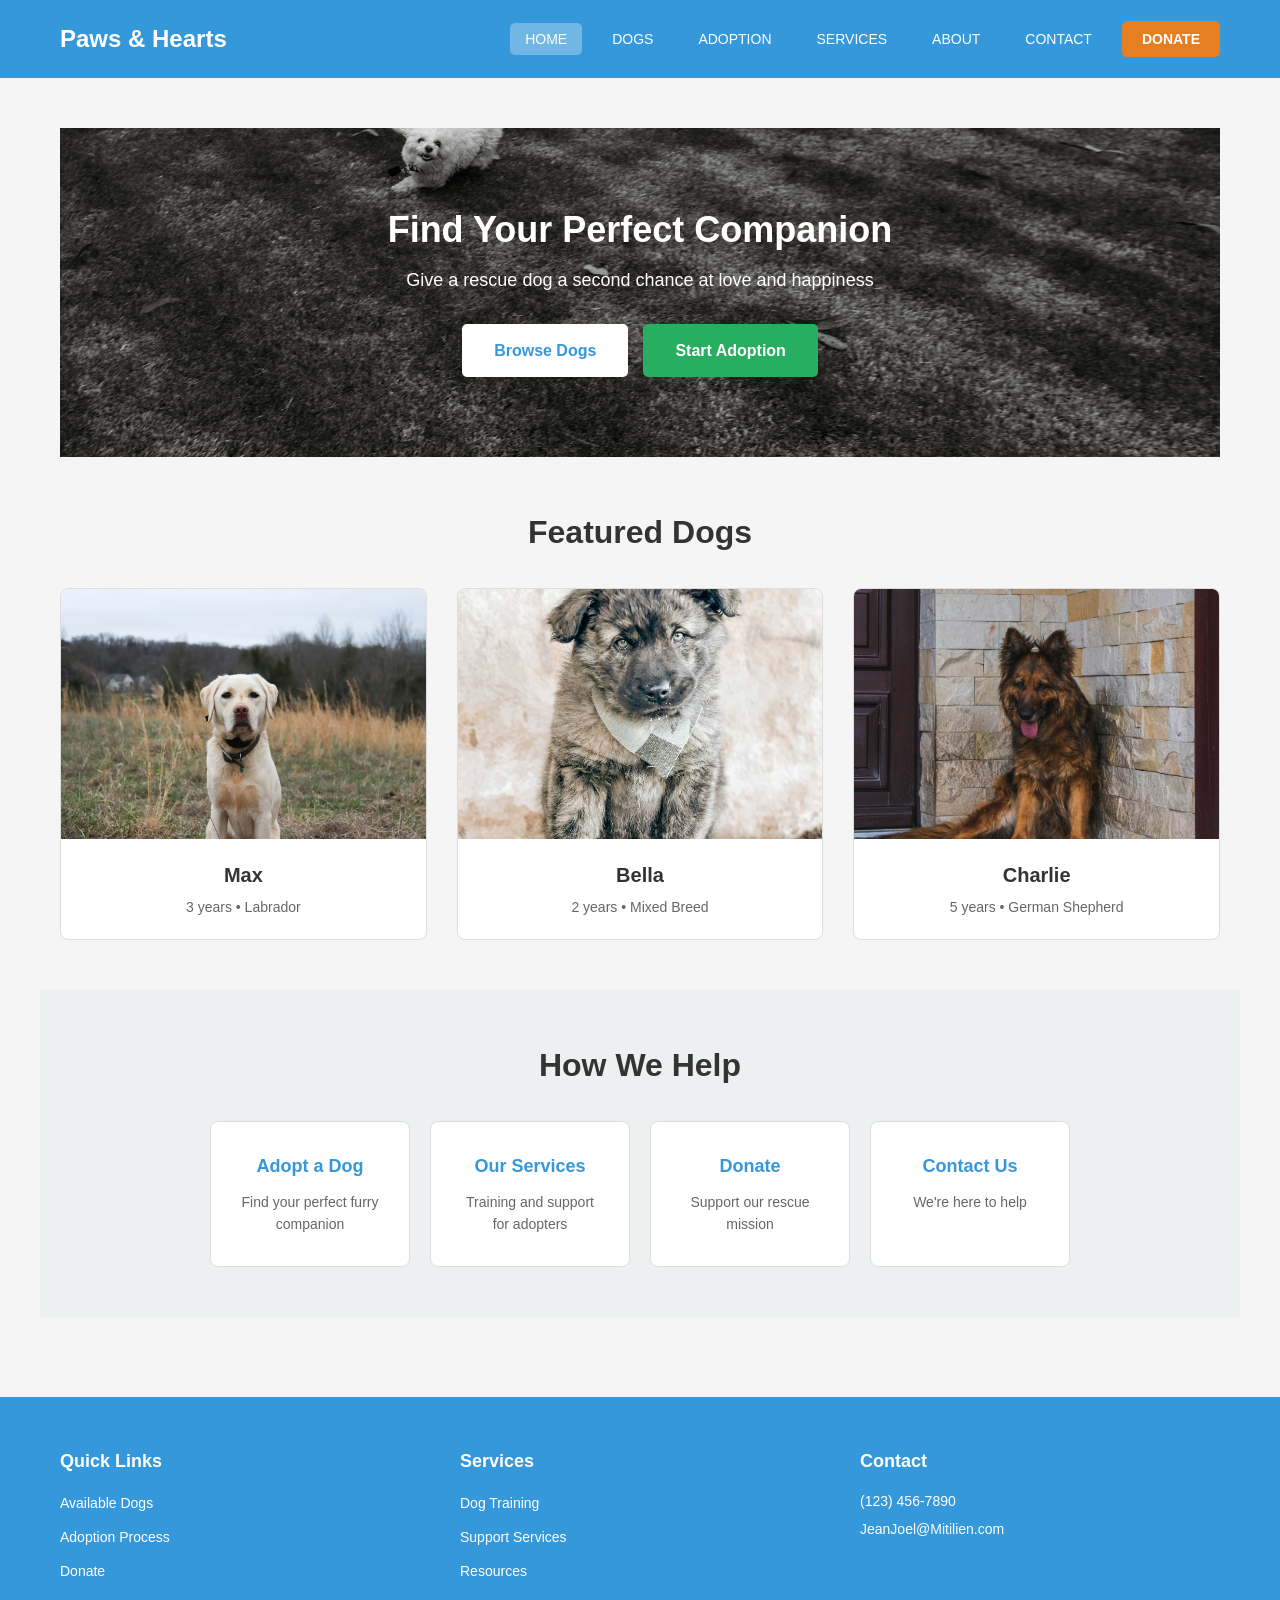
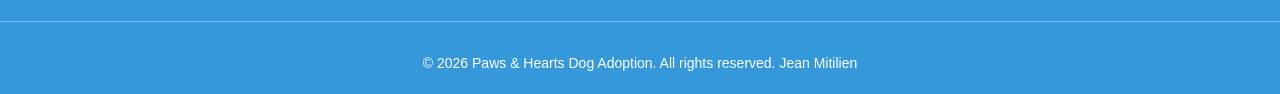
==== index.html @ 227ba3fe "second deliverable" ====
<!DOCTYPE html>
<html lang="en">
<head>
    <meta charset="UTF-8">
    <meta name="viewport" content="width=device-width, initial-scale=1.0">
    <meta name="description" content="Paws & Hearts Dog Adoption - Find your perfect companion and give a rescue dog a second chance at love">
    <title>Home - Paws & Hearts Dog Adoption</title>
    <link rel="stylesheet" href="css/styles.css">
</head>
<body>
    <header>
        <div class="header-container">
            <div class="logo">
                <h1>Paws &amp; Hearts</h1>
            </div>
            <nav>
                <ul>
                    <li><a href="index.html" class="active">HOME</a></li>
                    <li><a href="dogs.html">DOGS</a></li>
                    <li><a href="#adoption">ADOPTION</a></li>
                    <li><a href="#services">SERVICES</a></li>
                    <li><a href="#about">ABOUT</a></li>
                    <li><a href="#contact">CONTACT</a></li>
                    <li><a href="#donate" class="donate-btn">DONATE</a></li>
                </ul>
            </nav>
        </div>
    </header>

    <main>
        <section class="hero">
            <div class="hero-content">
                <h2>Find Your Perfect Companion</h2>
                <p>Give a rescue dog a second chance at love and happiness</p>
                <div class="hero-buttons">
                    <a href="dogs.html" class="btn btn-primary">Browse Dogs</a>
                    <a href="#adoption" class="btn btn-secondary">Start Adoption</a>
                </div>
            </div>
        </section>

        <section class="featured-dogs">
            <h2>Featured Dogs</h2>
            <div class="dog-grid">
                <article class="dog-card">
                    <div class="dog-image">
                        <img src="images/max.jpg" alt="Max - a friendly Labrador Retriever">
                    </div>
                    <div class="dog-info">
                        <h3>Max</h3>
                        <p>3 years • Labrador</p>
                    </div>
                </article>

                <article class="dog-card">
                    <div class="dog-image">
                        <img src="images/bella.jpg" alt="Bella - a sweet mixed breed dog">
                    </div>
                    <div class="dog-info">
                        <h3>Bella</h3>
                        <p>2 years • Mixed Breed</p>
                    </div>
                </article>

                <article class="dog-card">
                    <div class="dog-image">
                        <img src="images/charlie.jpg" alt="Charlie - a loyal German Shepherd">
                    </div>
                    <div class="dog-info">
                        <h3>Charlie</h3>
                        <p>5 years • German Shepherd</p>
                    </div>
                </article>
            </div>
        </section>

        <section class="how-we-help">
            <h2>How We Help</h2>
            <div class="info-boxes">
                <article class="info-box">
                    <h3>Adopt a Dog</h3>
                    <p>Find your perfect furry companion</p>
                </article>

                <article class="info-box">
                    <h3>Our Services</h3>
                    <p>Training and support for adopters</p>
                </article>

                <article class="info-box">
                    <h3>Donate</h3>
                    <p>Support our rescue mission</p>
                </article>

                <article class="info-box">
                    <h3>Contact Us</h3>
                    <p>We're here to help</p>
                </article>
            </div>
        </section>
    </main>

    <footer>
        <div class="footer-container">
            
            <div class="footer-column">
                <h4>Quick Links</h4>
                <ul>
                    <li><a href="dogs.html">Available Dogs</a></li>
                    <li><a href="#adoption">Adoption Process</a></li>
                    <li><a href="#donate">Donate</a></li>
                </ul>
            </div>

            
            <div class="footer-column">
                <h4>Services</h4>
                <ul>
                    <li><a href="#services">Dog Training</a></li>
                    <li><a href="#services">Support Services</a></li>
                    <li><a href="#services">Resources</a></li>
                </ul>
            </div>

            
            <div class="footer-column">
                <h4>Contact</h4>
                <p>(123) 456-7890</p>
                <p><a href="JeanJoel@Mitilien.com">JeanJoel@Mitilien.com</a></p>
            </div>
        </div>
        <div class="footer-bottom">
            <p>&copy; 2026 Paws &amp; Hearts Dog Adoption. All rights reserved. Jean Mitilien</p>
        </div>
    </footer>
</body>
</html>
---- css/styles.css ----
* {
    margin: 0;
    padding: 0;
    box-sizing: border-box;
}

body {
    font-family: Arial, sans-serif;
    color: #333;
    background-color: #f5f5f5;
    line-height: 1.6;
}

img {
    max-width: 100%;
    height: auto;
}

a {
    text-decoration: none;
    color: inherit;
}

ul {
    list-style: none;
}


/* ======= HEADER ========== */

header {
    background-color: #3498db;
    padding: 20px 0;
}

.header-container {
    max-width: 1200px;
    margin: 0 auto;
    padding: 0 20px;
    display: flex;
    justify-content: space-between;
    align-items: center;
}

.logo h1 {
    color: white;
    font-size: 24px;
}

nav ul {
    display: flex;
    gap: 15px;
    align-items: center;
}

nav a {
    color: white;
    padding: 8px 15px;
    border-radius: 5px;
    font-size: 14px;
    white-space: nowrap;
}

nav a:hover {
    background-color: rgba(255, 255, 255, 0.2);
}

nav a.active {
    background-color: rgba(255, 255, 255, 0.3);
}

.donate-btn {
    background-color: #e67e22 !important;
    font-weight: bold;
    padding: 10px 20px !important;
}

.donate-btn:hover {
    background-color: #d35400 !important;
}


/* ============HERO SECTION =========== */

.hero {
    background-color: #3498db;
    background-image: url('../images/hero-bg.jpg');
    background-size: cover;
    background-position: center;
    padding: 80px 20px;
    text-align: center;
}

.hero-content {
    max-width: 800px;
    margin: 0 auto;
}

.hero h2 {
    color: white;
    font-size: 36px;
    margin-bottom: 15px;
    line-height: 1.2;
}

.hero p {
    color: white;
    font-size: 18px;
    margin-bottom: 30px;
    line-height: 1.5;
}

.hero-buttons {
    display: flex;
    gap: 15px;
    justify-content: center;
    flex-wrap: wrap;
}


/* ========== BUTTONS =========== */

.btn {
    padding: 12px 30px;
    border-radius: 5px;
    font-weight: bold;
    cursor: pointer;
    display: inline-block;
    text-align: center;
    min-width: 150px;
}

.btn-primary {
    background-color: white;
    color: #3498db;
    border: 2px solid white;
}

.btn-primary:hover {
    background-color: #ecf0f1;
}

.btn-secondary {
    background-color: #27ae60;
    color: white;
    border: 2px solid #27ae60;
}

.btn-secondary:hover {
    background-color: #229954;
}

.btn-search {
    background-color: #3498db;
    color: white;
    border: none;
}

.btn-search:hover {
    background-color: #2980b9;
}


/* ====== MAIN CONTENT AREA =========== */

main {
    max-width: 1200px;
    margin: 0 auto;
    padding: 0 20px;
}

section {
    margin: 50px 0;
}

section h2 {
    text-align: center;
    font-size: 32px;
    margin-bottom: 30px;
    color: #333;
}


/* ============== DOG CARDS============== */

.dog-grid,
.dogs-grid {
    display: flex;
    flex-wrap: wrap;
    gap: 30px;
    justify-content: center;
}

.dog-card {
    background-color: white;
    border: 1px solid #ddd;
    border-radius: 8px;
    overflow: hidden;
    flex: 0 1 calc(33.333% - 20px);
    min-width: 280px;
}

.dog-card:hover {
    box-shadow: 0 4px 8px rgba(0, 0, 0, 0.1);
}

.dog-image {
    width: 100%;
    height: 250px;
    background-color: #e0e0e0;
}

.dog-image img {
    width: 100%;
    height: 100%;
    object-fit: cover;
}

.dog-info {
    padding: 20px;
    text-align: center;
}

.dog-info h3 {
    font-size: 20px;
    margin-bottom: 5px;
    color: #333;
}

.dog-info p {
    color: #666;
    font-size: 14px;
}


/* ========== INFO BOXES =============== */

.how-we-help {
    background-color: #ecf0f1;
    padding: 50px 20px;
    margin: 50px -20px;
}

.info-boxes {
    display: flex;
    gap: 20px;
    justify-content: center;
    flex-wrap: wrap;
}

.info-box {
    background-color: white;
    border: 1px solid #ddd;
    padding: 30px;
    text-align: center;
    width: 200px;
    border-radius: 8px;
}

.info-box:hover {
    box-shadow: 0 4px 8px rgba(0, 0, 0, 0.1);
}

.info-box h3 {
    font-size: 18px;
    margin-bottom: 10px;
    color: #3498db;
}

.info-box p {
    color: #666;
    font-size: 14px;
}


/* ========= PAGE TITLE ============ */

.page-title {
    background-color: #3498db;
    padding: 50px 20px;
    /* margin: 0 20px 50px -20px; */
    text-align: center;
}

.page-title h2 {
    color: white;
    margin: 0;
}


/* ======== SEARCH & FILTERS============== */

.search-filter {
    background-color: white;
    border: 1px solid #ddd;
    padding: 30px;
    border-radius: 8px;
    margin-bottom: 50px;
}

.search-container {
    display: flex;
    gap: 10px;
    margin-bottom: 20px;
}

.search-box {
    flex: 1;
    padding: 12px;
    border: 1px solid #ddd;
    border-radius: 5px;
    font-size: 16px;
}

.search-box:focus {
    outline: none;
    border-color: #3498db;
}

.filter-container {
    display: flex;
    gap: 10px;
}

.filter-select {
    flex: 1;
    padding: 12px;
    border: 1px solid #ddd;
    border-radius: 5px;
    font-size: 16px;
    background-color: #f9f9f9;
}

.filter-select:focus {
    outline: none;
    border-color: #3498db;
}


/* ======= PAGINATION ================ */

.pagination {
    display: flex;
    justify-content: center;
    gap: 10px;
    margin: 50px 0;
}

.page-link {
    padding: 8px 16px;
    border: 1px solid #ddd;
    border-radius: 5px;
    color: #333;
}

.page-link:hover {
    background-color: #ecf0f1;
}

.page-link.active {
    background-color: #3498db;
    color: white;
    border-color: #3498db;
}


/* ====== FOOTER================== */

footer {
    background-color: #3498db;
    color: white;
    padding: 50px 0 20px;
    margin-top: 80px;
}

.footer-container {
    max-width: 1200px;
    margin: 0 auto;
    padding: 0 20px;
    display: flex;
    justify-content: space-between;
    gap: 40px;
}

.footer-column {
    flex: 1;
}

.footer-column h4 {
    font-size: 18px;
    margin-bottom: 15px;
}

.footer-column li {
    margin-bottom: 8px;
}

.footer-column a {
    color: white;
    font-size: 14px;
}

.footer-column a:hover {
    text-decoration: underline;
}

.footer-column p {
    font-size: 14px;
    margin-bottom: 5px;
}

.footer-bottom {
    text-align: center;
    padding-top: 30px;
    margin-top: 30px;
    border-top: 1px solid rgba(255, 255, 255, 0.3);
}

.footer-bottom p {
    font-size: 14px;
}


/* Mobile phones */
@media screen and (max-width: 768px) {
    
    .header-container {
        flex-direction: column;
        gap: 15px;
        text-align: center;
    }
    
    .logo h1 {
        font-size: 20px;
    }
    
    nav ul {
        flex-wrap: wrap;
        justify-content: center;
        gap: 8px;
    }
    
    nav a {
        padding: 10px 12px;
        font-size: 13px;
    }
    
    .donate-btn {
        display: block;
        width: 100%;
        max-width: 200px;
        text-align: center;
    }
    
    .hero {
        padding: 50px 15px;
    }
    
    .hero h2 {
        font-size: 24px;
    }
    
    .hero p {
        font-size: 16px;
    }
    
    main {
        padding: 0 15px;
    }
    
    section h2 {
        font-size: 26px;
    }
    
    .hero-buttons {
        flex-direction: column;
        width: 100%;
    }
    
    .btn {
        width: 100%;
    }
    
    .dog-card {
        flex: 0 1 100%;
        min-width: 100%;
    }
    
    .info-boxes {
        gap: 15px;
    }
    
    .info-box {
        width: 100%;
    }
    
    .search-filter {
        padding: 20px 15px;
    }
    
    .search-container,
    .filter-container {
        flex-direction: column;
    }
    
    .search-box,
    .filter-select {
        width: 100%;
    }
    
    .pagination {
        flex-wrap: wrap;
        gap: 5px;
    }
    
    .page-link {
        padding: 8px 12px;
        font-size: 14px;
    }
    
    .footer-container {
        flex-direction: column;
        gap: 30px;
        text-align: center;
    }
}

/* Tablets */
@media screen and (min-width: 769px) and (max-width: 1024px) {
    
    nav ul {
        gap: 10px;
    }
    
    nav a {
        padding: 8px 12px;
        font-size: 13px;
    }
    
    .dog-card {
        flex: 0 1 calc(50% - 15px);
        min-width: 280px;
    }
}

/* Large screens */
@media screen and (min-width: 1400px) {
    
    .header-container,
    main,
    .footer-container {
        max-width: 1400px;
    }
}
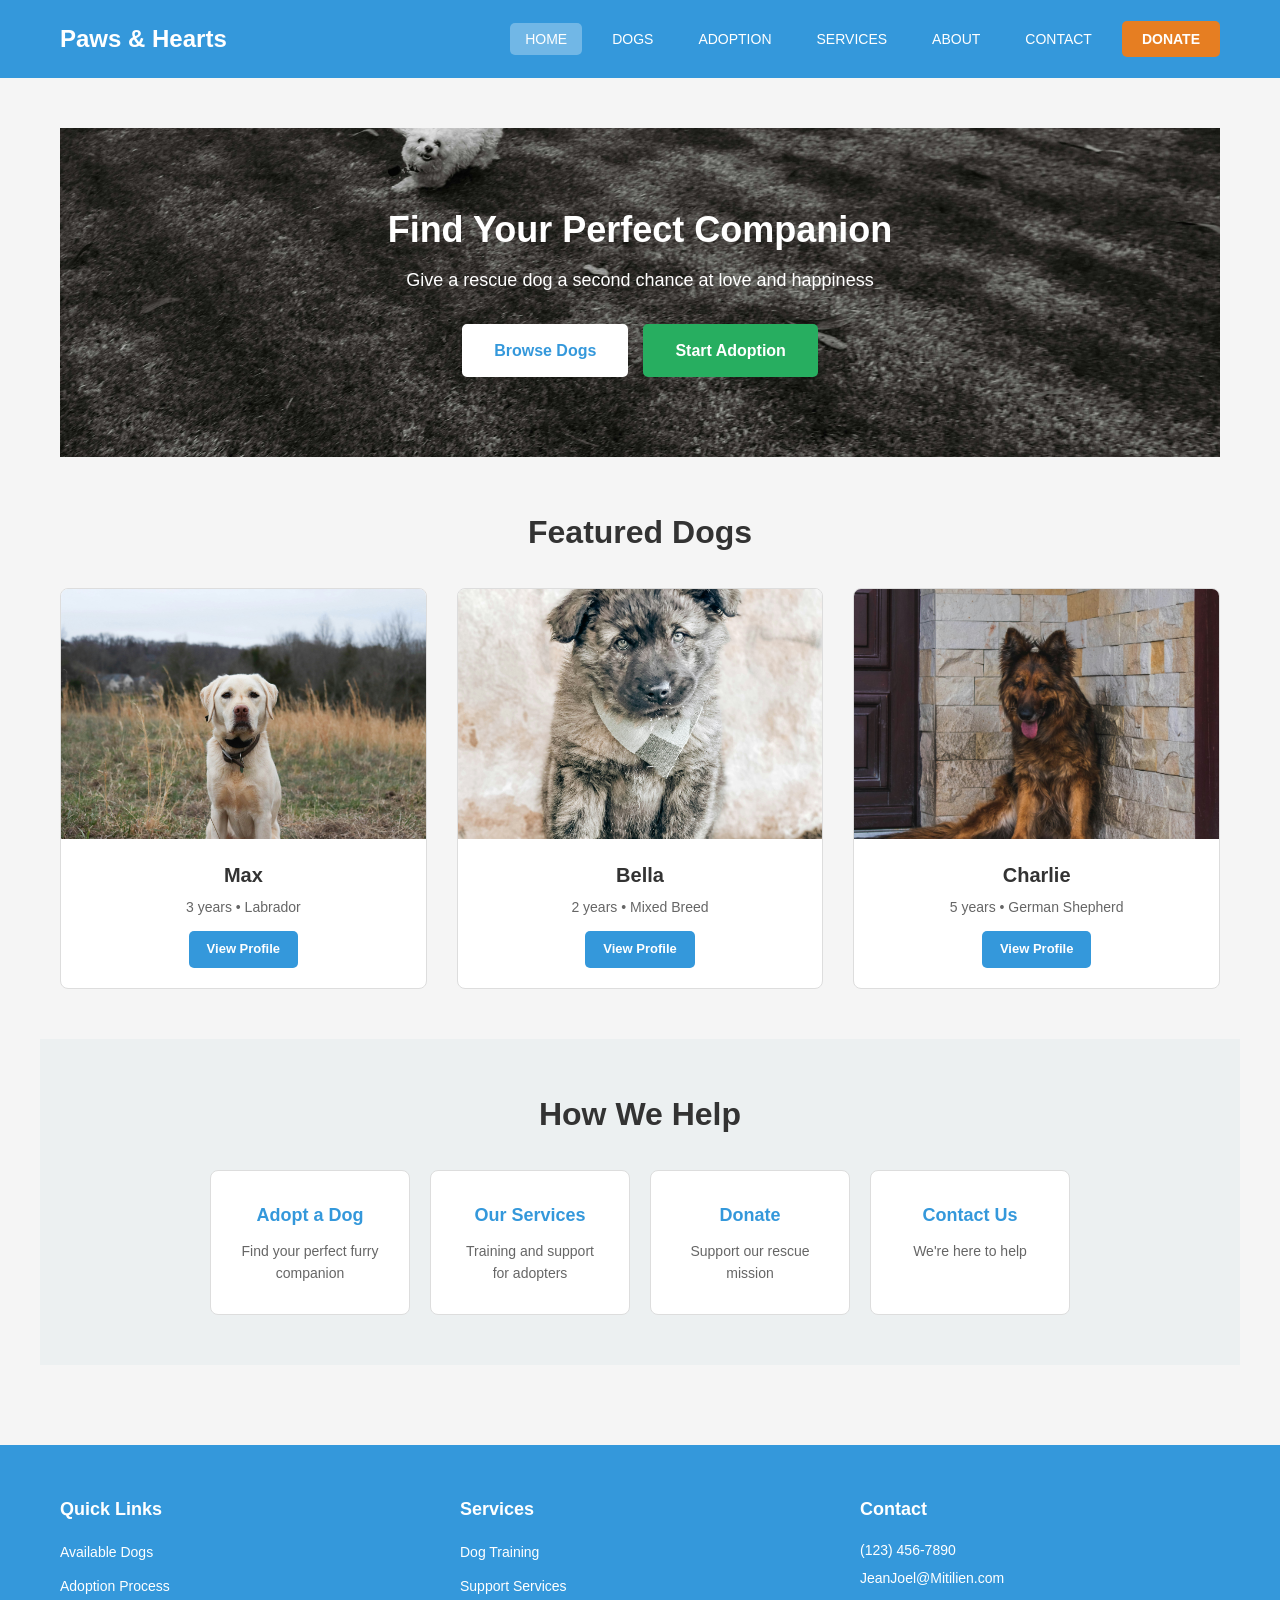
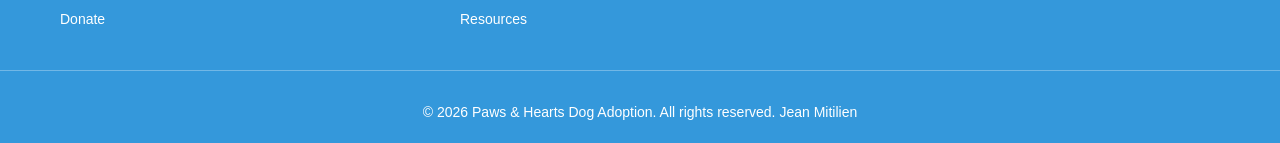
==== commit 88d4bff3: "Final deliverable" ====
--- a/index.html
+++ b/index.html
@@ -17,11 +17,11 @@
                 <ul>
                     <li><a href="index.html" class="active">HOME</a></li>
                     <li><a href="dogs.html">DOGS</a></li>
-                    <li><a href="#adoption">ADOPTION</a></li>
-                    <li><a href="#services">SERVICES</a></li>
-                    <li><a href="#about">ABOUT</a></li>
-                    <li><a href="#contact">CONTACT</a></li>
-                    <li><a href="#donate" class="donate-btn">DONATE</a></li>
+                    <li><a href="adoption.html">ADOPTION</a></li>
+                    <li><a href="services.html">SERVICES</a></li>
+                    <li><a href="about.html">ABOUT</a></li>
+                    <li><a href="contact.html">CONTACT</a></li>
+                    <li><a href="donate.html" class="donate-btn">DONATE</a></li>
                 </ul>
             </nav>
         </div>
@@ -34,7 +34,7 @@
                 <p>Give a rescue dog a second chance at love and happiness</p>
                 <div class="hero-buttons">
                     <a href="dogs.html" class="btn btn-primary">Browse Dogs</a>
-                    <a href="#adoption" class="btn btn-secondary">Start Adoption</a>
+                    <a href="adoption.html" class="btn btn-secondary">Start Adoption</a>
                 </div>
             </div>
         </section>
@@ -49,6 +49,7 @@
                     <div class="dog-info">
                         <h3>Max</h3>
                         <p>3 years • Labrador</p>
+                        <a href="dog_details.html" class="view-profile-link">View Profile</a>
                     </div>
                 </article>
 
@@ -59,6 +60,7 @@
                     <div class="dog-info">
                         <h3>Bella</h3>
                         <p>2 years • Mixed Breed</p>
+                        <a href="dog_details.html" class="view-profile-link">View Profile</a>
                     </div>
                 </article>
 
@@ -69,6 +71,7 @@
                     <div class="dog-info">
                         <h3>Charlie</h3>
                         <p>5 years • German Shepherd</p>
+                        <a href="dog_details.html" class="view-profile-link">View Profile</a>
                     </div>
                 </article>
             </div>
@@ -107,8 +110,8 @@
                 <h4>Quick Links</h4>
                 <ul>
                     <li><a href="dogs.html">Available Dogs</a></li>
-                    <li><a href="#adoption">Adoption Process</a></li>
-                    <li><a href="#donate">Donate</a></li>
+                    <li><a href="adoption.html">Adoption Process</a></li>
+                    <li><a href="donate.html">Donate</a></li>
                 </ul>
             </div>
 
@@ -116,9 +119,9 @@
             <div class="footer-column">
                 <h4>Services</h4>
                 <ul>
-                    <li><a href="#services">Dog Training</a></li>
-                    <li><a href="#services">Support Services</a></li>
-                    <li><a href="#services">Resources</a></li>
+                    <li><a href="services.html">Dog Training</a></li>
+                    <li><a href="services.html">Support Services</a></li>
+                    <li><a href="services.html">Resources</a></li>
                 </ul>
             </div>
 
@@ -126,7 +129,7 @@
             <div class="footer-column">
                 <h4>Contact</h4>
                 <p>(123) 456-7890</p>
-                <p><a href="JeanJoel@Mitilien.com">JeanJoel@Mitilien.com</a></p>
+                <p><a href="mailto:JeanJoel@Mitilien.com">JeanJoel@Mitilien.com</a></p>
             </div>
         </div>
         <div class="footer-bottom">
--- a/css/styles.css
+++ b/css/styles.css
@@ -232,6 +232,22 @@
     font-size: 14px;
 }
 
+.view-profile-link {
+    display: inline-block;
+    margin-top: 12px;
+    padding: 8px 18px;
+    background-color: #3498db;
+    color: white;
+    border-radius: 5px;
+    font-size: 13px;
+    font-weight: bold;
+    transition: background-color 0.2s ease;
+}
+
+.view-profile-link:hover {
+    background-color: #2980b9;
+}
+
 
 /* ========== INFO BOXES =============== */
 
@@ -361,6 +377,1532 @@
     background-color: #3498db;
     color: white;
     border-color: #3498db;
+}
+
+
+/* ===============
+   ADOPTION PAGE
+   =============== */
+
+/* Adoption Steps */
+.adoption-steps {
+    display: flex;
+    flex-wrap: wrap;
+    gap: 20px;
+    justify-content: center;
+    margin: 50px 0;
+}
+
+.step-card {
+    background-color: white;
+    border: 1px solid #ddd;
+    border-radius: 8px;
+    padding: 30px 20px;
+    text-align: center;
+    flex: 0 1 calc(33.333% - 15px);
+    min-width: 250px;
+    position: relative;
+}
+
+.step-card:hover {
+    box-shadow: 0 4px 12px rgba(0, 0, 0, 0.1);
+    transform: translateY(-2px);
+    transition: all 0.2s ease;
+}
+
+.step-number {
+    width: 50px;
+    height: 50px;
+    background-color: #3498db;
+    color: white;
+    border-radius: 50%;
+    display: flex;
+    align-items: center;
+    justify-content: center;
+    font-size: 22px;
+    font-weight: bold;
+    margin: 0 auto 15px;
+}
+
+.step-card h3 {
+    font-size: 18px;
+    margin-bottom: 10px;
+    color: #333;
+}
+
+.step-card p {
+    color: #666;
+    font-size: 14px;
+    line-height: 1.5;
+}
+
+/* Requirements Section */
+.adoption-requirements {
+    background-color: #ecf0f1;
+    padding: 50px 20px;
+    margin: 50px -20px;
+    border-radius: 0;
+}
+
+.adoption-requirements h2 {
+    color: #333;
+}
+
+.requirements-grid {
+    display: flex;
+    flex-wrap: wrap;
+    gap: 20px;
+    justify-content: center;
+    max-width: 1200px;
+    margin: 0 auto;
+}
+
+.requirement-box {
+    background-color: white;
+    border: 1px solid #ddd;
+    border-radius: 8px;
+    padding: 25px;
+    text-align: center;
+    flex: 0 1 calc(25% - 15px);
+    min-width: 200px;
+}
+
+.requirement-box h3 {
+    color: #3498db;
+    font-size: 16px;
+    margin-bottom: 10px;
+}
+
+.requirement-box p {
+    color: #555;
+    font-size: 14px;
+}
+
+/* Adoption Fees */
+.adoption-fees-section {
+    margin: 50px 0;
+}
+
+.fees-subtitle {
+    text-align: center;
+    color: #666;
+    margin-bottom: 30px;
+    font-size: 15px;
+}
+
+.fees-cards {
+    display: flex;
+    gap: 20px;
+    justify-content: center;
+    flex-wrap: wrap;
+}
+
+.fee-card {
+    background-color: white;
+    border: 2px solid #ddd;
+    border-radius: 8px;
+    padding: 30px 20px;
+    text-align: center;
+    flex: 0 1 calc(33.333% - 15px);
+    min-width: 200px;
+    transition: transform 0.2s ease;
+}
+
+.fee-card:hover {
+    transform: translateY(-3px);
+    box-shadow: 0 6px 16px rgba(0, 0, 0, 0.1);
+}
+
+.featured-fee {
+    border-color: #3498db;
+    transform: scale(1.05);
+    box-shadow: 0 4px 16px rgba(52, 152, 219, 0.2);
+}
+
+.featured-fee:hover {
+    transform: scale(1.05) translateY(-3px);
+}
+
+.fee-card h3 {
+    font-size: 20px;
+    color: #333;
+    margin-bottom: 8px;
+}
+
+.fee-card .age {
+    color: #888;
+    font-size: 14px;
+    margin-bottom: 12px;
+}
+
+.fee-card .price {
+    font-size: 36px;
+    font-weight: bold;
+    color: #3498db;
+}
+
+/* Adoption CTA */
+.adoption-cta {
+    background-color: #3498db;
+    padding: 60px 20px;
+    text-align: center;
+    margin: 50px -20px;
+    border-radius: 0;
+}
+
+.adoption-cta h2 {
+    color: white;
+}
+
+.cta-buttons {
+    display: flex;
+    gap: 15px;
+    justify-content: center;
+    flex-wrap: wrap;
+    margin-top: 20px;
+}
+
+.adoption-cta .btn-primary {
+    background-color: white;
+    color: #3498db;
+}
+
+.adoption-cta .btn-secondary {
+    background-color: transparent;
+    color: white;
+    border-color: white;
+}
+
+.adoption-cta .btn-secondary:hover {
+    background-color: rgba(255,255,255,0.15);
+}
+
+
+/* ===============
+   SERVICES PAGE
+   =============== */
+
+/* Intro paragraph above the ordered list */
+.services-intro {
+    max-width: 850px;
+    margin: 50px auto 30px;
+    text-align: center;
+    color: #555;
+    font-size: 16px;
+    line-height: 1.7;
+}
+
+/* Ordered list of major service categories */
+.services-list {
+    list-style-position: outside;
+    padding-left: 50px;
+    margin: 30px 0 50px;
+    counter-reset: service-counter;
+}
+
+/* Custom-styled numbered markers using counters
+   (replaces the default ol numbering for a cleaner look) */
+.services-list {
+    list-style: none;
+    padding-left: 0;
+}
+
+.service-item {
+    background-color: white;
+    border: 1px solid #ddd;
+    border-radius: 8px;
+    padding: 35px 35px 35px 90px;
+    margin-bottom: 30px;
+    border-left: 5px solid #3498db;
+    position: relative;
+    counter-increment: service-counter;
+}
+
+.service-item::before {
+    content: counter(service-counter);
+    position: absolute;
+    left: 25px;
+    top: 35px;
+    width: 45px;
+    height: 45px;
+    background-color: #3498db;
+    color: white;
+    border-radius: 50%;
+    display: flex;
+    align-items: center;
+    justify-content: center;
+    font-size: 20px;
+    font-weight: bold;
+}
+
+.service-item:hover {
+    box-shadow: 0 4px 12px rgba(0, 0, 0, 0.08);
+    transition: box-shadow 0.2s ease;
+}
+
+.service-item h3 {
+    font-size: 22px;
+    color: #333;
+    margin-bottom: 10px;
+}
+
+.service-item > p {
+    color: #555;
+    margin-bottom: 18px;
+    font-size: 15px;
+    line-height: 1.6;
+}
+
+.service-item h4 {
+    color: #3498db;
+    font-size: 14px;
+    margin-bottom: 12px;
+    text-transform: uppercase;
+    letter-spacing: 0.5px;
+}
+
+/* Nested unordered list of hours of operation
+   (overrides the global "ul { list-style: none }" rule) */
+.service-hours {
+    list-style: disc;
+    padding-left: 22px;
+    margin-bottom: 22px;
+}
+
+.service-hours li {
+    color: #555;
+    font-size: 14px;
+    margin-bottom: 8px;
+    line-height: 1.6;
+}
+
+.service-link {
+    display: inline-block;
+    padding: 10px 22px;
+    background-color: #3498db;
+    color: white;
+    border-radius: 5px;
+    font-size: 14px;
+    font-weight: bold;
+    transition: background-color 0.2s ease;
+}
+
+.service-link:hover {
+    background-color: #2980b9;
+}
+
+/* Services CTA */
+.services-cta {
+    background-color: #ecf0f1;
+    padding: 60px 20px;
+    text-align: center;
+    margin: 50px -20px;
+}
+
+.services-cta p {
+    color: #555;
+    margin-bottom: 25px;
+    font-size: 16px;
+}
+
+
+/* =============
+   ABOUT PAGE
+   ============= */
+
+/* Mission Section */
+.about-mission {
+    background-color: #3498db;
+    padding: 60px 20px;
+    margin: 0 -20px 50px;
+    text-align: center;
+}
+
+.mission-text h2 {
+    color: white;
+    margin-bottom: 15px;
+}
+
+.mission-text p {
+    color: rgba(255, 255, 255, 0.92);
+    font-size: 18px;
+    max-width: 700px;
+    margin: 0 auto;
+    line-height: 1.7;
+}
+
+/* Our Story */
+.our-story {
+    max-width: 800px;
+    margin: 50px auto;
+    text-align: center;
+}
+
+.our-story p {
+    color: #555;
+    font-size: 16px;
+    line-height: 1.8;
+    margin-bottom: 15px;
+}
+
+/* Impact Stats */
+.impact-stats {
+    background-color: #ecf0f1;
+    padding: 60px 20px;
+    margin: 50px -20px;
+}
+
+.stats-grid {
+    display: flex;
+    flex-wrap: wrap;
+    gap: 20px;
+    justify-content: center;
+    max-width: 1200px;
+    margin: 0 auto;
+}
+
+.stat-card {
+    background-color: white;
+    border-radius: 8px;
+    padding: 35px 30px;
+    text-align: center;
+    flex: 0 1 calc(25% - 15px);
+    min-width: 180px;
+    border: 1px solid #ddd;
+}
+
+.stat-number {
+    font-size: 42px;
+    font-weight: bold;
+    color: #3498db;
+    line-height: 1;
+    margin-bottom: 8px;
+}
+
+.stat-label {
+    color: #666;
+    font-size: 15px;
+    font-weight: 600;
+}
+
+/* Values */
+.our-values {
+    margin: 50px 0;
+}
+
+.values-list {
+    display: flex;
+    flex-wrap: wrap;
+    gap: 20px;
+    justify-content: center;
+}
+
+.value-item {
+    background-color: white;
+    border: 1px solid #ddd;
+    border-radius: 8px;
+    padding: 30px;
+    text-align: center;
+    flex: 0 1 calc(25% - 15px);
+    min-width: 200px;
+    border-top: 4px solid #3498db;
+}
+
+.value-item h3 {
+    color: #3498db;
+    font-size: 18px;
+    margin-bottom: 10px;
+}
+
+.value-item p {
+    color: #666;
+    font-size: 14px;
+}
+
+/* Team */
+.our-team {
+    margin: 50px 0;
+}
+
+.team-grid {
+    display: flex;
+    flex-wrap: wrap;
+    gap: 25px;
+    justify-content: center;
+}
+
+.team-member {
+    background-color: white;
+    border: 1px solid #ddd;
+    border-radius: 8px;
+    padding: 25px 20px;
+    text-align: center;
+    flex: 0 1 calc(33.333% - 18px);
+    min-width: 220px;
+    transition: box-shadow 0.2s ease;
+}
+
+.team-member:hover {
+    box-shadow: 0 4px 14px rgba(0, 0, 0, 0.1);
+}
+
+.member-photo {
+    width: 100px;
+    height: 100px;
+    border-radius: 50%;
+    overflow: hidden;
+    margin: 0 auto 15px;
+    background-color: #e0e0e0;
+    border: 3px solid #3498db;
+}
+
+.member-photo img {
+    width: 100%;
+    height: 100%;
+    object-fit: cover;
+}
+
+.team-member h3 {
+    font-size: 17px;
+    color: #333;
+    margin-bottom: 5px;
+}
+
+.member-title {
+    color: #3498db;
+    font-size: 13px;
+    font-weight: 600;
+    text-transform: uppercase;
+    letter-spacing: 0.5px;
+}
+
+/* About CTA */
+.about-cta {
+    background-color: #3498db;
+    padding: 60px 20px;
+    text-align: center;
+    margin: 50px -20px;
+}
+
+.about-cta h2 {
+    color: white;
+    margin-bottom: 10px;
+}
+
+.about-cta p {
+    color: rgba(255, 255, 255, 0.9);
+    margin-bottom: 25px;
+    font-size: 16px;
+}
+
+.about-cta .btn-primary {
+    background-color: white;
+    color: #3498db;
+}
+
+.about-cta .btn-secondary {
+    background-color: transparent;
+    color: white;
+    border-color: white;
+}
+
+.about-cta .btn-secondary:hover {
+    background-color: rgba(255, 255, 255, 0.15);
+}
+
+
+/* ===============
+   CONTACT PAGE
+   =============== */
+
+.contact-content {
+    margin: 50px 0;
+}
+
+.contact-grid {
+    display: flex;
+    gap: 30px;
+    flex-wrap: wrap;
+}
+
+.contact-info-box {
+    background-color: white;
+    border: 1px solid #ddd;
+    border-radius: 8px;
+    padding: 35px;
+    flex: 1 1 300px;
+}
+
+.contact-info-box h3 {
+    font-size: 22px;
+    color: #333;
+    margin-bottom: 25px;
+    padding-bottom: 15px;
+    border-bottom: 2px solid #3498db;
+}
+
+.contact-detail {
+    margin-bottom: 20px;
+}
+
+.contact-detail h4 {
+    color: #3498db;
+    font-size: 14px;
+    text-transform: uppercase;
+    letter-spacing: 0.5px;
+    margin-bottom: 5px;
+}
+
+.contact-detail p {
+    color: #555;
+    font-size: 15px;
+    line-height: 1.6;
+}
+
+.contact-detail a {
+    color: #3498db;
+}
+
+.contact-detail a:hover {
+    text-decoration: underline;
+}
+
+/* Contact Form */
+.contact-form-box {
+    background-color: white;
+    border: 1px solid #ddd;
+    border-radius: 8px;
+    padding: 35px;
+    flex: 2 1 400px;
+}
+
+.contact-form-box h3 {
+    font-size: 22px;
+    color: #333;
+    margin-bottom: 25px;
+    padding-bottom: 15px;
+    border-bottom: 2px solid #3498db;
+}
+
+.form-group {
+    margin-bottom: 20px;
+}
+
+.form-group label {
+    display: block;
+    color: #333;
+    font-size: 14px;
+    font-weight: bold;
+    margin-bottom: 6px;
+}
+
+.form-group input,
+.form-group textarea {
+    width: 100%;
+    padding: 12px 15px;
+    border: 1px solid #ddd;
+    border-radius: 5px;
+    font-size: 15px;
+    font-family: inherit;
+    color: #333;
+    background-color: #fafafa;
+    transition: border-color 0.2s ease;
+}
+
+.form-group input:focus,
+.form-group textarea:focus {
+    outline: none;
+    border-color: #3498db;
+    background-color: white;
+    box-shadow: 0 0 0 3px rgba(52, 152, 219, 0.1);
+}
+
+.form-group textarea {
+    resize: vertical;
+    min-height: 130px;
+}
+
+.form-group small {
+    display: block;
+    color: #888;
+    font-size: 12px;
+    margin-top: 4px;
+}
+
+/* Side-by-side field rows (first/last name, city/zip) */
+.form-row {
+    display: flex;
+    gap: 15px;
+}
+
+.form-row .form-group {
+    flex: 1;
+}
+
+/* JavaScript validation states */
+.form-group input.invalid,
+.form-group textarea.invalid {
+    border-color: #c0392b;
+    background-color: #fdecea;
+}
+
+.form-group input.valid,
+.form-group textarea.valid {
+    border-color: #27ae60;
+}
+
+.error-message {
+    display: block;
+    color: #c0392b;
+    font-size: 13px;
+    margin-top: 5px;
+    min-height: 16px;
+}
+
+/* Overall form feedback (success / failure summary) */
+.form-feedback {
+    margin: 15px 0;
+    padding: 0;
+    font-size: 14px;
+    text-align: center;
+    min-height: 20px;
+}
+
+.form-feedback.success {
+    padding: 12px;
+    background-color: #d4efdf;
+    color: #1d6f3a;
+    border: 1px solid #27ae60;
+    border-radius: 5px;
+}
+
+.form-feedback.error {
+    padding: 12px;
+    background-color: #fdecea;
+    color: #a93226;
+    border: 1px solid #c0392b;
+    border-radius: 5px;
+}
+
+.btn-submit {
+    width: 100%;
+    padding: 14px;
+    font-size: 16px;
+    background-color: #3498db;
+    color: white;
+    border: none;
+    border-radius: 5px;
+    cursor: pointer;
+    font-weight: bold;
+    transition: background-color 0.2s ease;
+}
+
+.btn-submit:hover {
+    background-color: #2980b9;
+}
+
+.form-note {
+    color: #888;
+    font-size: 12px;
+    margin-top: 10px;
+    text-align: center;
+}
+
+/* Quick Info Section */
+.quick-info {
+    margin: 50px 0;
+}
+
+.info-links {
+    display: flex;
+    flex-wrap: wrap;
+    gap: 20px;
+    justify-content: center;
+}
+
+.info-link-card {
+    background-color: white;
+    border: 1px solid #ddd;
+    border-radius: 8px;
+    padding: 25px;
+    text-align: center;
+    flex: 0 1 calc(25% - 15px);
+    min-width: 180px;
+    transition: all 0.2s ease;
+    color: #333;
+    border-top: 4px solid #3498db;
+}
+
+.info-link-card:hover {
+    box-shadow: 0 4px 14px rgba(0, 0, 0, 0.1);
+    transform: translateY(-2px);
+}
+
+.info-link-card h3 {
+    font-size: 16px;
+    color: #3498db;
+    margin-bottom: 8px;
+}
+
+.info-link-card p {
+    color: #666;
+    font-size: 13px;
+}
+
+
+/* ==============
+   DONATE PAGE
+   ============== */
+
+/* How You Can Help */
+.donation-options {
+    margin: 50px 0;
+}
+
+.help-options {
+    display: flex;
+    flex-wrap: wrap;
+    gap: 20px;
+    justify-content: center;
+}
+
+.help-card {
+    background-color: white;
+    border: 1px solid #ddd;
+    border-radius: 8px;
+    padding: 30px;
+    text-align: center;
+    flex: 0 1 calc(33.333% - 15px);
+    min-width: 220px;
+    border-top: 4px solid #e67e22;
+}
+
+.help-card:hover {
+    box-shadow: 0 4px 12px rgba(0, 0, 0, 0.1);
+    transition: box-shadow 0.2s ease;
+}
+
+.help-card h3 {
+    color: #e67e22;
+    font-size: 18px;
+    margin-bottom: 10px;
+}
+
+.help-card p {
+    color: #666;
+    font-size: 14px;
+    line-height: 1.5;
+}
+
+/* Sponsor Section */
+.sponsor-section {
+    margin: 50px 0;
+}
+
+.sponsor-intro {
+    text-align: center;
+    color: #555;
+    font-size: 16px;
+    max-width: 700px;
+    margin: 0 auto 35px;
+    line-height: 1.7;
+}
+
+.sponsorship-levels {
+    display: flex;
+    flex-wrap: wrap;
+    gap: 20px;
+    justify-content: center;
+    margin-bottom: 50px;
+}
+
+.sponsor-level {
+    background-color: white;
+    border: 2px solid #ddd;
+    border-radius: 8px;
+    padding: 30px;
+    text-align: center;
+    flex: 0 1 calc(33.333% - 15px);
+    min-width: 220px;
+    transition: transform 0.2s ease;
+}
+
+.sponsor-level:hover {
+    transform: translateY(-3px);
+    box-shadow: 0 6px 16px rgba(0, 0, 0, 0.1);
+}
+
+.featured-sponsor {
+    border-color: #e67e22;
+    transform: scale(1.04);
+    box-shadow: 0 4px 16px rgba(230, 126, 34, 0.2);
+}
+
+.featured-sponsor:hover {
+    transform: scale(1.04) translateY(-3px);
+}
+
+.sponsor-level h3 {
+    font-size: 20px;
+    color: #333;
+    margin-bottom: 8px;
+}
+
+.sponsor-price {
+    font-size: 28px;
+    font-weight: bold;
+    color: #e67e22;
+    margin-bottom: 15px;
+}
+
+.sponsor-benefits {
+    list-style: none;
+    text-align: left;
+    padding: 0;
+}
+
+.sponsor-benefits li {
+    color: #555;
+    font-size: 14px;
+    padding: 5px 0;
+    border-bottom: 1px solid #f0f0f0;
+    padding-left: 18px;
+    position: relative;
+}
+
+.sponsor-benefits li::before {
+    content: "✓";
+    color: #27ae60;
+    position: absolute;
+    left: 0;
+    font-weight: bold;
+}
+
+/* Sponsor Dogs Grid */
+.sponsor-dogs {
+    margin-top: 40px;
+}
+
+.sponsor-dogs h3 {
+    text-align: center;
+    font-size: 24px;
+    margin-bottom: 25px;
+    color: #333;
+}
+
+.sponsor-dog-grid {
+    display: flex;
+    flex-wrap: wrap;
+    gap: 25px;
+    justify-content: center;
+}
+
+.sponsor-dog-card {
+    background-color: white;
+    border: 1px solid #ddd;
+    border-radius: 8px;
+    overflow: hidden;
+    text-align: center;
+    flex: 0 1 calc(33.333% - 18px);
+    min-width: 220px;
+    padding-bottom: 20px;
+}
+
+.sponsor-dog-image {
+    width: 100%;
+    height: 200px;
+    background-color: #e0e0e0;
+    overflow: hidden;
+    margin-bottom: 15px;
+}
+
+.sponsor-dog-image img {
+    width: 100%;
+    height: 100%;
+    object-fit: cover;
+}
+
+.sponsor-dog-card h4 {
+    font-size: 18px;
+    color: #333;
+    margin-bottom: 5px;
+}
+
+.sponsor-dog-card > p {
+    color: #888;
+    font-size: 13px;
+    margin-bottom: 15px;
+}
+
+/* General Donation Section */
+.general-donation {
+    background-color: #ecf0f1;
+    padding: 60px 20px;
+    margin: 50px -20px;
+}
+
+.donation-intro {
+    text-align: center;
+    color: #555;
+    font-size: 16px;
+    margin-bottom: 30px;
+}
+
+.donation-types {
+    display: flex;
+    flex-wrap: wrap;
+    gap: 25px;
+    justify-content: center;
+    max-width: 900px;
+    margin: 0 auto;
+}
+
+.donation-type-box {
+    background-color: white;
+    border: 1px solid #ddd;
+    border-radius: 8px;
+    padding: 30px;
+    flex: 1 1 350px;
+    text-align: center;
+}
+
+.donation-type-box h3 {
+    font-size: 20px;
+    color: #333;
+    margin-bottom: 20px;
+}
+
+.donation-amounts {
+    display: flex;
+    flex-wrap: wrap;
+    gap: 10px;
+    justify-content: center;
+}
+
+.amount-btn {
+    padding: 10px 18px;
+    border: 2px solid #3498db;
+    border-radius: 5px;
+    background-color: white;
+    color: #3498db;
+    font-size: 15px;
+    font-weight: bold;
+    cursor: pointer;
+    transition: all 0.2s ease;
+}
+
+.amount-btn:hover,
+.amount-btn.active {
+    background-color: #3498db;
+    color: white;
+}
+
+/* Impact / Donation Breakdown */
+.donation-impact {
+    margin: 50px 0;
+}
+
+.impact-breakdown {
+    display: flex;
+    flex-wrap: wrap;
+    gap: 20px;
+    justify-content: center;
+}
+
+.impact-item {
+    background-color: white;
+    border: 1px solid #ddd;
+    border-radius: 8px;
+    padding: 30px 20px;
+    text-align: center;
+    flex: 0 1 calc(25% - 15px);
+    min-width: 180px;
+}
+
+.impact-percentage {
+    font-size: 40px;
+    font-weight: bold;
+    color: #e67e22;
+    line-height: 1;
+    margin-bottom: 10px;
+}
+
+.impact-item h4 {
+    color: #333;
+    font-size: 15px;
+    margin-bottom: 6px;
+}
+
+.impact-item p {
+    color: #888;
+    font-size: 13px;
+    line-height: 1.4;
+}
+
+/* Tax Info */
+.tax-info {
+    margin: 50px 0;
+}
+
+.tax-details {
+    background-color: white;
+    border: 1px solid #ddd;
+    border-radius: 8px;
+    padding: 30px;
+    max-width: 600px;
+    margin: 0 auto;
+    text-align: center;
+}
+
+.tax-details p {
+    color: #555;
+    font-size: 15px;
+    line-height: 1.7;
+    margin-bottom: 5px;
+}
+
+/* Donation CTA */
+.donation-cta {
+    background-color: #e67e22;
+    padding: 60px 20px;
+    text-align: center;
+    margin: 50px -20px;
+}
+
+.donation-cta h2 {
+    color: white;
+    margin-bottom: 10px;
+}
+
+.donation-cta p {
+    color: rgba(255, 255, 255, 0.9);
+    margin-bottom: 25px;
+    font-size: 16px;
+    max-width: 500px;
+    margin-left: auto;
+    margin-right: auto;
+}
+
+.donation-cta .btn-primary {
+    background-color: white;
+    color: #e67e22;
+    border-color: white;
+    display: inline-block;
+}
+
+.donation-cta .btn-primary:hover {
+    background-color: #ecf0f1;
+}
+
+
+@media screen and (max-width: 768px) {
+
+    /* Adoption */
+    .step-card {
+        flex: 0 1 100%;
+    }
+
+    .requirement-box,
+    .fee-card {
+        flex: 0 1 100%;
+    }
+
+    .featured-fee,
+    .featured-sponsor {
+        transform: none;
+    }
+
+    .adoption-cta,
+    .about-cta,
+    .services-cta,
+    .donation-cta {
+        padding: 40px 15px;
+        margin: 50px -15px;
+    }
+
+    .cta-buttons {
+        flex-direction: column;
+        align-items: center;
+    }
+
+    /* Services */
+    .service-item {
+        padding: 80px 20px 25px;
+    }
+
+    .service-item::before {
+        left: 50%;
+        transform: translateX(-50%);
+        top: 20px;
+    }
+
+    /* About */
+    .stat-card,
+    .value-item,
+    .team-member {
+        flex: 0 1 100%;
+    }
+
+    .about-mission,
+    .impact-stats {
+        padding: 40px 15px;
+        margin: 50px -15px;
+    }
+
+    /* Contact */
+    .contact-grid {
+        flex-direction: column;
+    }
+
+    .form-row {
+        flex-direction: column;
+        gap: 0;
+    }
+
+    .info-link-card {
+        flex: 0 1 calc(50% - 10px);
+    }
+
+    /* Donate */
+    .help-card,
+    .sponsor-level,
+    .sponsor-dog-card,
+    .impact-item {
+        flex: 0 1 100%;
+    }
+
+    .general-donation {
+        padding: 40px 15px;
+        margin: 50px -15px;
+    }
+
+    /* Dog Details */
+    .dog-hero {
+        flex-direction: column;
+        gap: 25px;
+    }
+
+    .dog-hero-info h2 {
+        font-size: 36px;
+        text-align: center;
+    }
+
+    .dog-tagline {
+        text-align: center;
+    }
+
+    .dog-hero-buttons {
+        flex-direction: column;
+    }
+
+    .gallery-item {
+        flex: 0 1 calc(50% - 8px);
+    }
+
+    .detail-box,
+    .medical-item {
+        flex: 0 1 100%;
+    }
+
+    .dog-cta {
+        padding: 40px 15px;
+        margin: 50px -15px;
+    }
+}
+
+@media screen and (min-width: 769px) and (max-width: 1024px) {
+
+    /* Adoption */
+    .step-card {
+        flex: 0 1 calc(50% - 10px);
+    }
+
+    .fee-card {
+        flex: 0 1 calc(33.333% - 14px);
+    }
+
+    /* About */
+    .stat-card {
+        flex: 0 1 calc(50% - 10px);
+    }
+
+    .team-member {
+        flex: 0 1 calc(50% - 13px);
+    }
+
+    /* Donate */
+    .impact-item {
+        flex: 0 1 calc(50% - 10px);
+    }
+}
+
+/* ====== DOG DETAILS PAGE ====== */
+
+/* Hero: large photo + name and key facts side-by-side */
+.dog-hero {
+    display: flex;
+    gap: 40px;
+    align-items: center;
+    margin: 50px 0;
+    flex-wrap: wrap;
+}
+
+.dog-hero-image {
+    flex: 1 1 400px;
+    border-radius: 8px;
+    overflow: hidden;
+    background-color: #e0e0e0;
+    max-height: 450px;
+}
+
+.dog-hero-image img {
+    width: 100%;
+    height: 100%;
+    object-fit: cover;
+}
+
+.dog-hero-info {
+    flex: 1 1 300px;
+}
+
+.dog-hero-info h2 {
+    text-align: left;
+    font-size: 48px;
+    color: #3498db;
+    margin-bottom: 10px;
+    letter-spacing: 1px;
+}
+
+.dog-tagline {
+    color: #555;
+    font-size: 18px;
+    margin-bottom: 25px;
+}
+
+.dog-hero-buttons {
+    display: flex;
+    gap: 15px;
+    flex-wrap: wrap;
+}
+
+/* Photo gallery */
+.dog-gallery {
+    margin: 50px 0;
+}
+
+.dog-gallery h3 {
+    text-align: center;
+    font-size: 24px;
+    color: #333;
+    margin-bottom: 25px;
+}
+
+.gallery-grid {
+    display: flex;
+    gap: 15px;
+    justify-content: center;
+    flex-wrap: wrap;
+}
+
+.gallery-item {
+    flex: 0 1 calc(20% - 12px);
+    min-width: 150px;
+    height: 150px;
+    border-radius: 8px;
+    overflow: hidden;
+    background-color: #e0e0e0;
+}
+
+.gallery-item img {
+    width: 100%;
+    height: 100%;
+    object-fit: cover;
+    transition: transform 0.2s ease;
+}
+
+.gallery-item:hover img {
+    transform: scale(1.05);
+}
+
+/* Quick Facts + Personality two-column section */
+.dog-details-grid {
+    display: flex;
+    gap: 30px;
+    margin: 50px 0;
+    flex-wrap: wrap;
+}
+
+.detail-box {
+    flex: 1 1 350px;
+    background-color: white;
+    border: 1px solid #ddd;
+    border-left: 5px solid #3498db;
+    border-radius: 8px;
+    padding: 30px;
+}
+
+.detail-box h3 {
+    font-size: 22px;
+    color: #333;
+    margin-bottom: 20px;
+}
+
+/* Definition list for quick facts */
+.dog-facts {
+    display: grid;
+    grid-template-columns: auto 1fr;
+    gap: 10px 20px;
+}
+
+.dog-facts dt {
+    font-weight: bold;
+    color: #3498db;
+    font-size: 14px;
+}
+
+.dog-facts dd {
+    color: #555;
+    font-size: 14px;
+}
+
+/* Personality bullets (override global ul list-style: none) */
+.personality-list {
+    list-style: disc;
+    padding-left: 20px;
+}
+
+.personality-list li {
+    color: #555;
+    font-size: 14px;
+    margin-bottom: 8px;
+    line-height: 1.6;
+}
+
+/* About prose */
+.dog-about {
+    background-color: white;
+    border: 1px solid #ddd;
+    border-radius: 8px;
+    padding: 35px;
+    margin: 50px 0;
+}
+
+.dog-about h3 {
+    font-size: 22px;
+    color: #333;
+    margin-bottom: 15px;
+}
+
+.dog-about p {
+    color: #555;
+    font-size: 15px;
+    line-height: 1.7;
+    margin-bottom: 12px;
+}
+
+/* Medical information grid */
+.dog-medical {
+    margin: 50px 0;
+}
+
+.dog-medical h3 {
+    text-align: center;
+    font-size: 24px;
+    color: #333;
+    margin-bottom: 25px;
+}
+
+.medical-grid {
+    display: flex;
+    gap: 20px;
+    justify-content: center;
+    flex-wrap: wrap;
+}
+
+.medical-item {
+    flex: 0 1 calc(25% - 15px);
+    min-width: 180px;
+    background-color: white;
+    border: 1px solid #ddd;
+    border-radius: 8px;
+    padding: 25px;
+    text-align: center;
+}
+
+.medical-item h4 {
+    color: #3498db;
+    font-size: 14px;
+    text-transform: uppercase;
+    letter-spacing: 0.5px;
+    margin-bottom: 8px;
+}
+
+.medical-item p {
+    color: #333;
+    font-size: 16px;
+    font-weight: bold;
+}
+
+/* Final CTA */
+.dog-cta {
+    background-color: #3498db;
+    padding: 60px 20px;
+    text-align: center;
+    margin: 50px -20px;
+    border-radius: 0;
+}
+
+.dog-cta h2 {
+    color: white;
+    margin-bottom: 10px;
+}
+
+.dog-cta p {
+    color: rgba(255, 255, 255, 0.9);
+    margin-bottom: 25px;
+    font-size: 16px;
+}
+
+.dog-cta .btn-primary {
+    background-color: white;
+    color: #3498db;
+    border-color: white;
+}
+
+.dog-cta .btn-primary:hover {
+    background-color: #ecf0f1;
+}
+
+.dog-cta .btn-secondary {
+    background-color: transparent;
+    color: white;
+    border-color: white;
+}
+
+.dog-cta .btn-secondary:hover {
+    background-color: rgba(255, 255, 255, 0.15);
+}
+
+/* Back to dogs link */
+.back-to-dogs {
+    text-align: center;
+    margin: 30px 0 50px;
+}
+
+.back-link {
+    color: #3498db;
+    font-size: 15px;
+    font-weight: bold;
+    padding: 10px 20px;
+    border: 2px solid #3498db;
+    border-radius: 5px;
+    display: inline-block;
+    transition: all 0.2s ease;
+}
+
+.back-link:hover {
+    background-color: #3498db;
+    color: white;
 }
 
 
